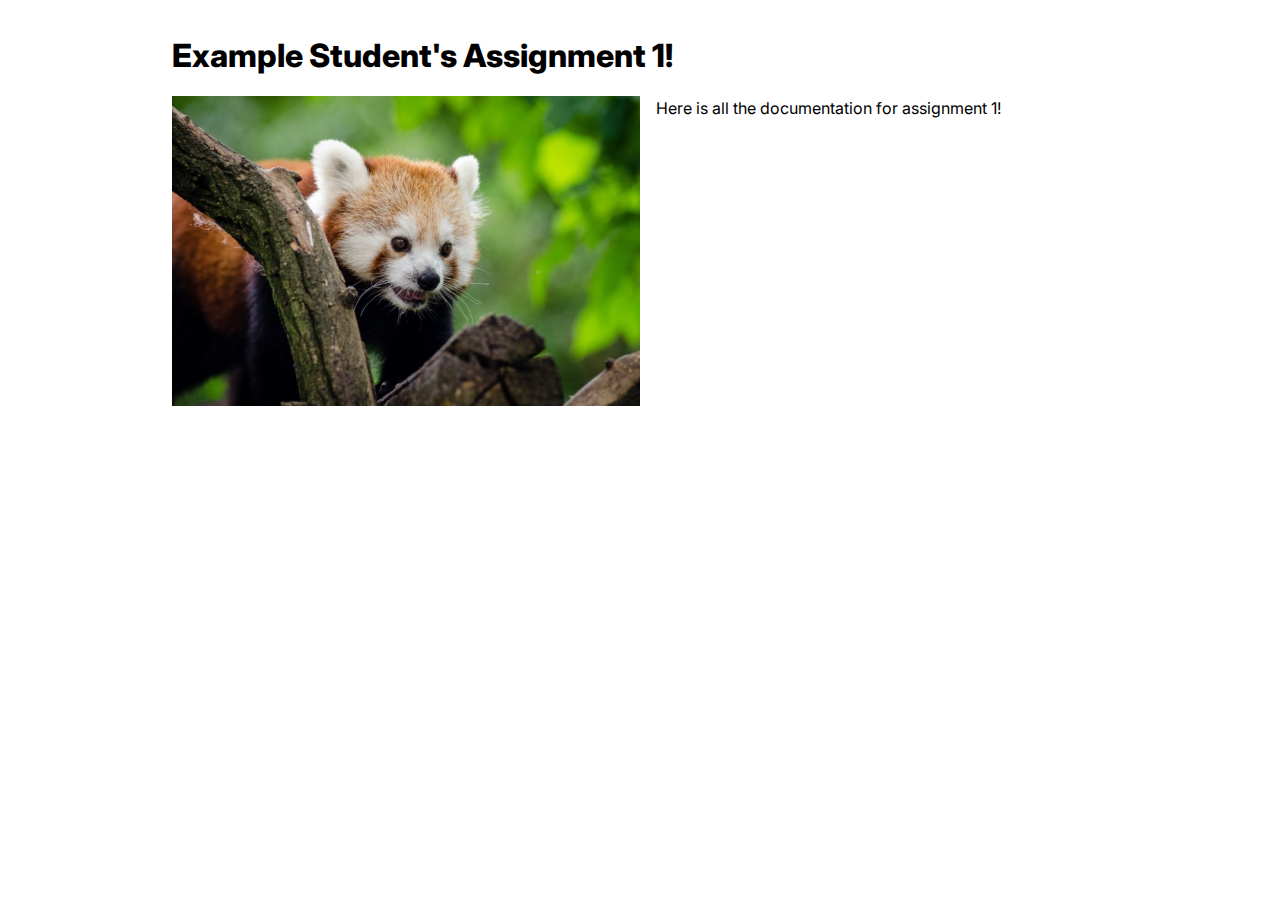
==== a1.html @ bac0090c "template" ====
<!DOCTYPE html>
<html>
  <head>
    <meta charset="utf-8" />
    <meta name="viewport" content="width=device-width, maximum-scale=1.0" />

    <title>Example Student's HCDE 439 Physical Computing Page!</title>

    <link href="style.css" rel="stylesheet" type="text/css" />
  </head>
  <body>
    <h1>Example Student's Assignment 1!</h1>
    <div class="header">
      <img src="red-panda.jpg" />
      <p>Here is all the documentation for assignment 1!</p>
    </div>
  </body>
</html>
---- style.css ----
@import url("https://fonts.googleapis.com/css2?family=Inter:wght@100;200;300;400;500;600;700;800;900&display=swap");

*,
*::before,
*::after {
  box-sizing: border-box;
}

* {
  margin: 0;
}

img,
picture,
video,
canvas,
svg {
  display: block;
  max-width: 100%;
}

body {
  font-family: "Inter", sans-serif;
  line-height: 1.5;
  -webkit-font-smoothing: antialiased;
  max-width: 1000px;
  padding: 2em;
  margin: auto;
}

h1 {
  font-weight: 800;
}

h2 {
  font-weight: 700;
}

.header {
  display: flex;
  gap: 1em;
  margin-top: 1em;
}

.header img {
  width: 50%;
  object-fit: cover;
}

.grid {
  display: grid;
  grid-template-columns: repeat(auto-fit, minmax(250px, 1fr));
  gap: 1em;
  margin-top: 2em;
}

.assignment a {
  color: #000;
  text-decoration: none;
}

.assignment a:hover {
  color: #f06;
}

.assignment img {
  aspect-ratio: 1;
  object-fit: cover;
}

.assignment p {
  margin-top: 0.5em;
}
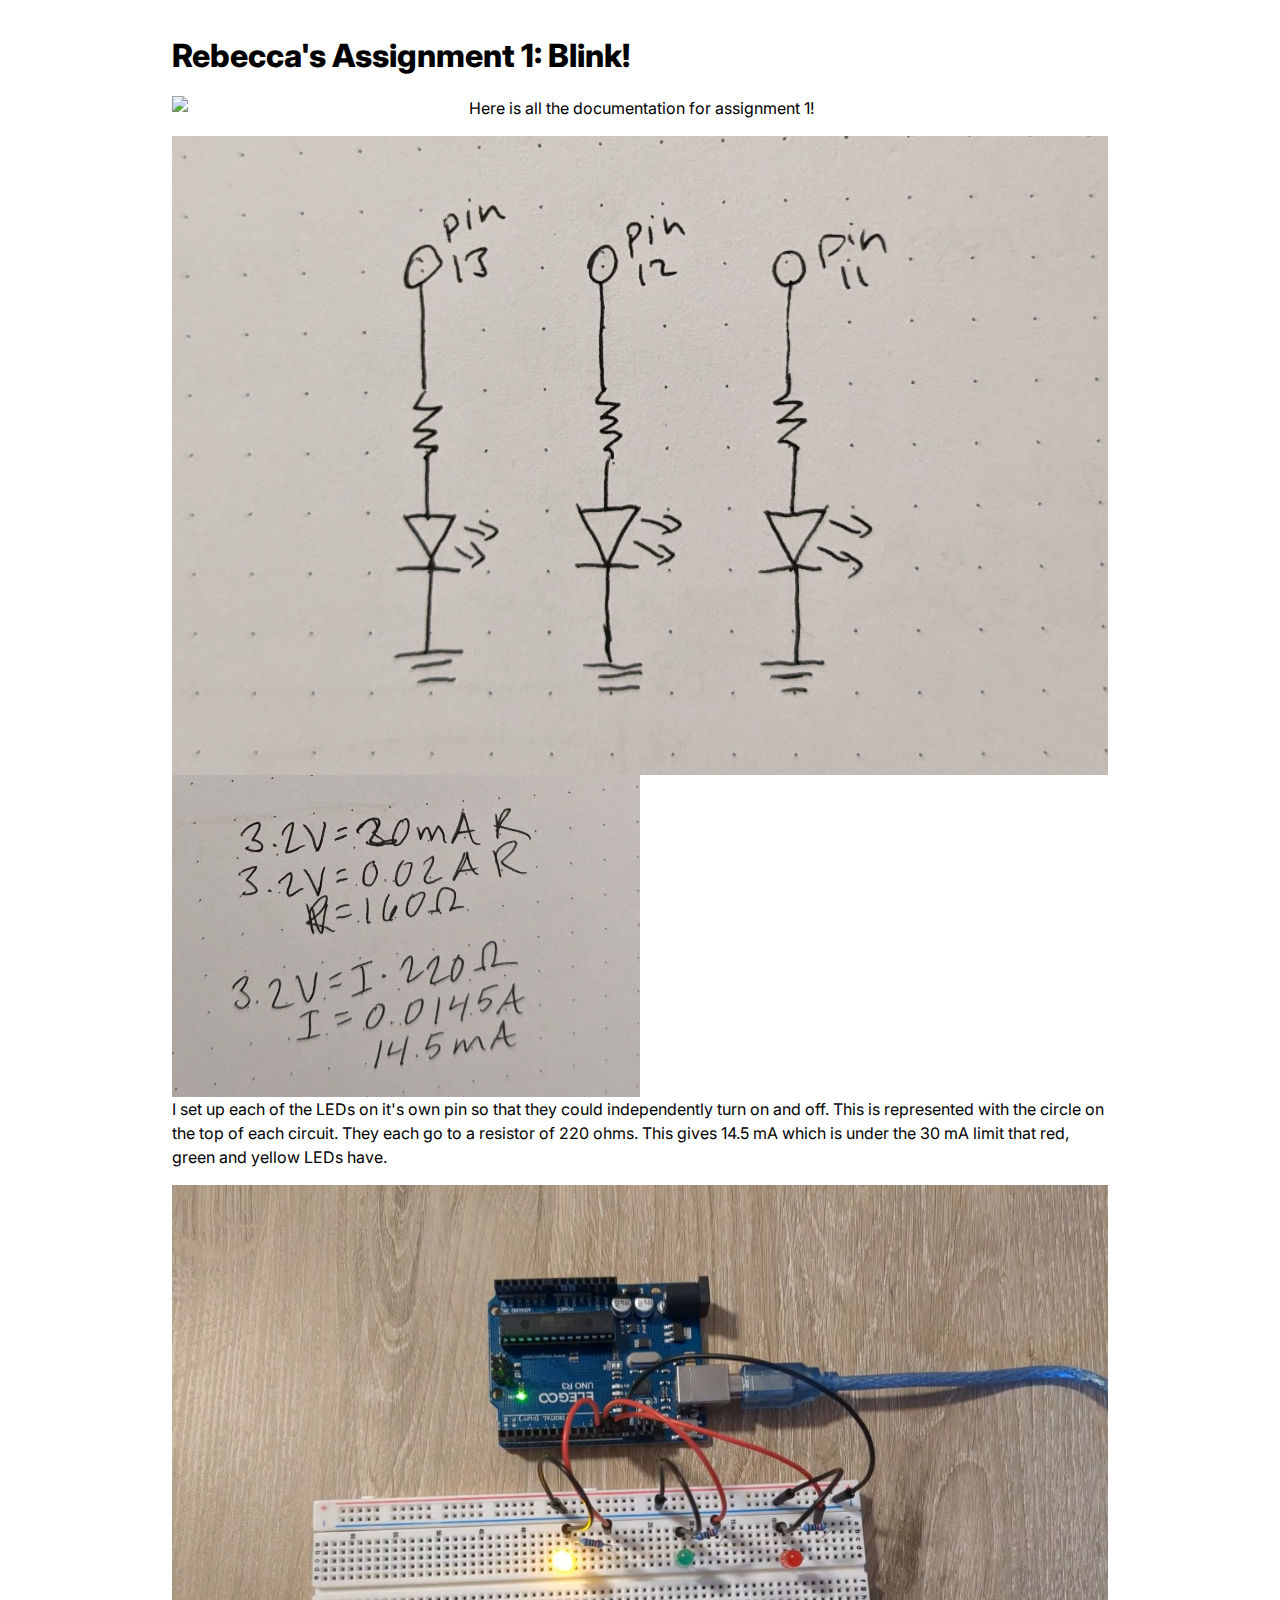
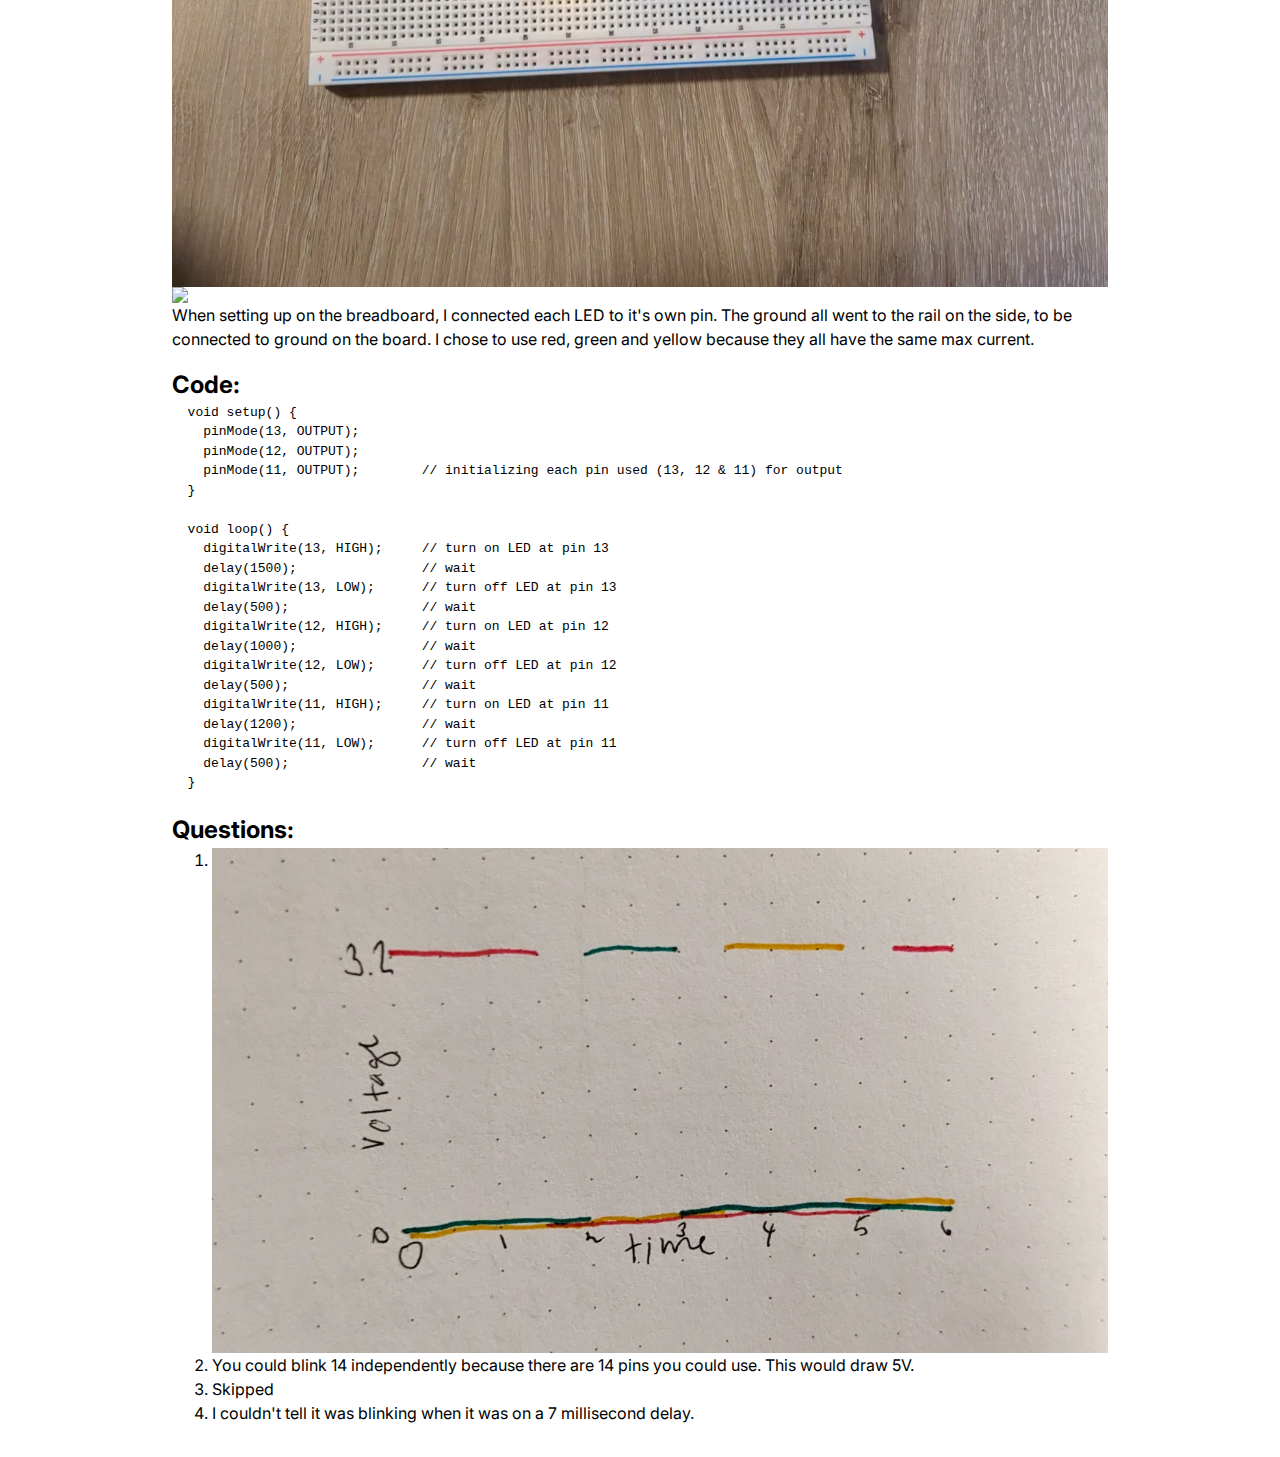
==== commit a16d8bfc: "finished a1" ====
--- a/a1.html
+++ b/a1.html
@@ -4,15 +4,54 @@
     <meta charset="utf-8" />
     <meta name="viewport" content="width=device-width, maximum-scale=1.0" />
 
-    <title>Example Student's HCDE 439 Physical Computing Page!</title>
+    <title>Rebecca's HCDE 439 Physical Computing Page!</title>
 
     <link href="style.css" rel="stylesheet" type="text/css" />
   </head>
   <body>
-    <h1>Example Student's Assignment 1!</h1>
+    <h1>Rebecca's Assignment 1: Blink!</h1>
     <div class="header">
-      <img src="red-panda.jpg" />
+      <img src="a1-circuit.gif" />
       <p>Here is all the documentation for assignment 1!</p>
+    </div>
+
+    <div>
+      <img src="a1-schematic.jpg"/>
+      <img src="a1-calc.jpg" width="50%"/>
+      <p>I set up each of the LEDs on it's own pin so that they could independently turn on and off. This is represented with the circle on the top of each circuit. They each go to a resistor of 220 ohms. This gives 14.5 mA which is under the 30 mA limit that red, green and yellow LEDs have.</p>
+      <img src="a1-circuit.jpg">
+      <img src="a1-circuit.gif"/>
+      <p>When setting up on the breadboard, I connected each LED to it's own pin. The ground all went to the rail on the side, to be connected to ground on the board. I chose to use red, green and yellow because they all have the same max current.</p>
+      <h2>Code:</h2>
+      <pre>
+  void setup() {
+    pinMode(13, OUTPUT);
+    pinMode(12, OUTPUT);
+    pinMode(11, OUTPUT);        // initializing each pin used (13, 12 & 11) for output
+  }
+
+  void loop() {
+    digitalWrite(13, HIGH);     // turn on LED at pin 13
+    delay(1500);                // wait
+    digitalWrite(13, LOW);      // turn off LED at pin 13
+    delay(500);                 // wait
+    digitalWrite(12, HIGH);     // turn on LED at pin 12
+    delay(1000);                // wait
+    digitalWrite(12, LOW);      // turn off LED at pin 12
+    delay(500);                 // wait
+    digitalWrite(11, HIGH);     // turn on LED at pin 11
+    delay(1200);                // wait
+    digitalWrite(11, LOW);      // turn off LED at pin 11
+    delay(500);                 // wait
+  }
+      </pre>
+      <h2>Questions:</h2>
+      <ol>
+        <li><img src="a1-q1.jpg" /></li>
+        <li>You could blink 14 independently because there are 14 pins you could use. This would draw 5V.</li>
+        <li>Skipped</li>
+        <li>I couldn't tell it was blinking when it was on a 7 millisecond delay.</li>
+      </ol>
     </div>
   </body>
 </html>
--- a/style.css
+++ b/style.css
@@ -36,6 +36,10 @@
   font-weight: 700;
 }
 
+p {
+  padding-bottom: 1em;
+}
+
 .header {
   display: flex;
   gap: 1em;
@@ -43,7 +47,7 @@
 }
 
 .header img {
-  width: 50%;
+  width: 30%;
   object-fit: cover;
 }
 
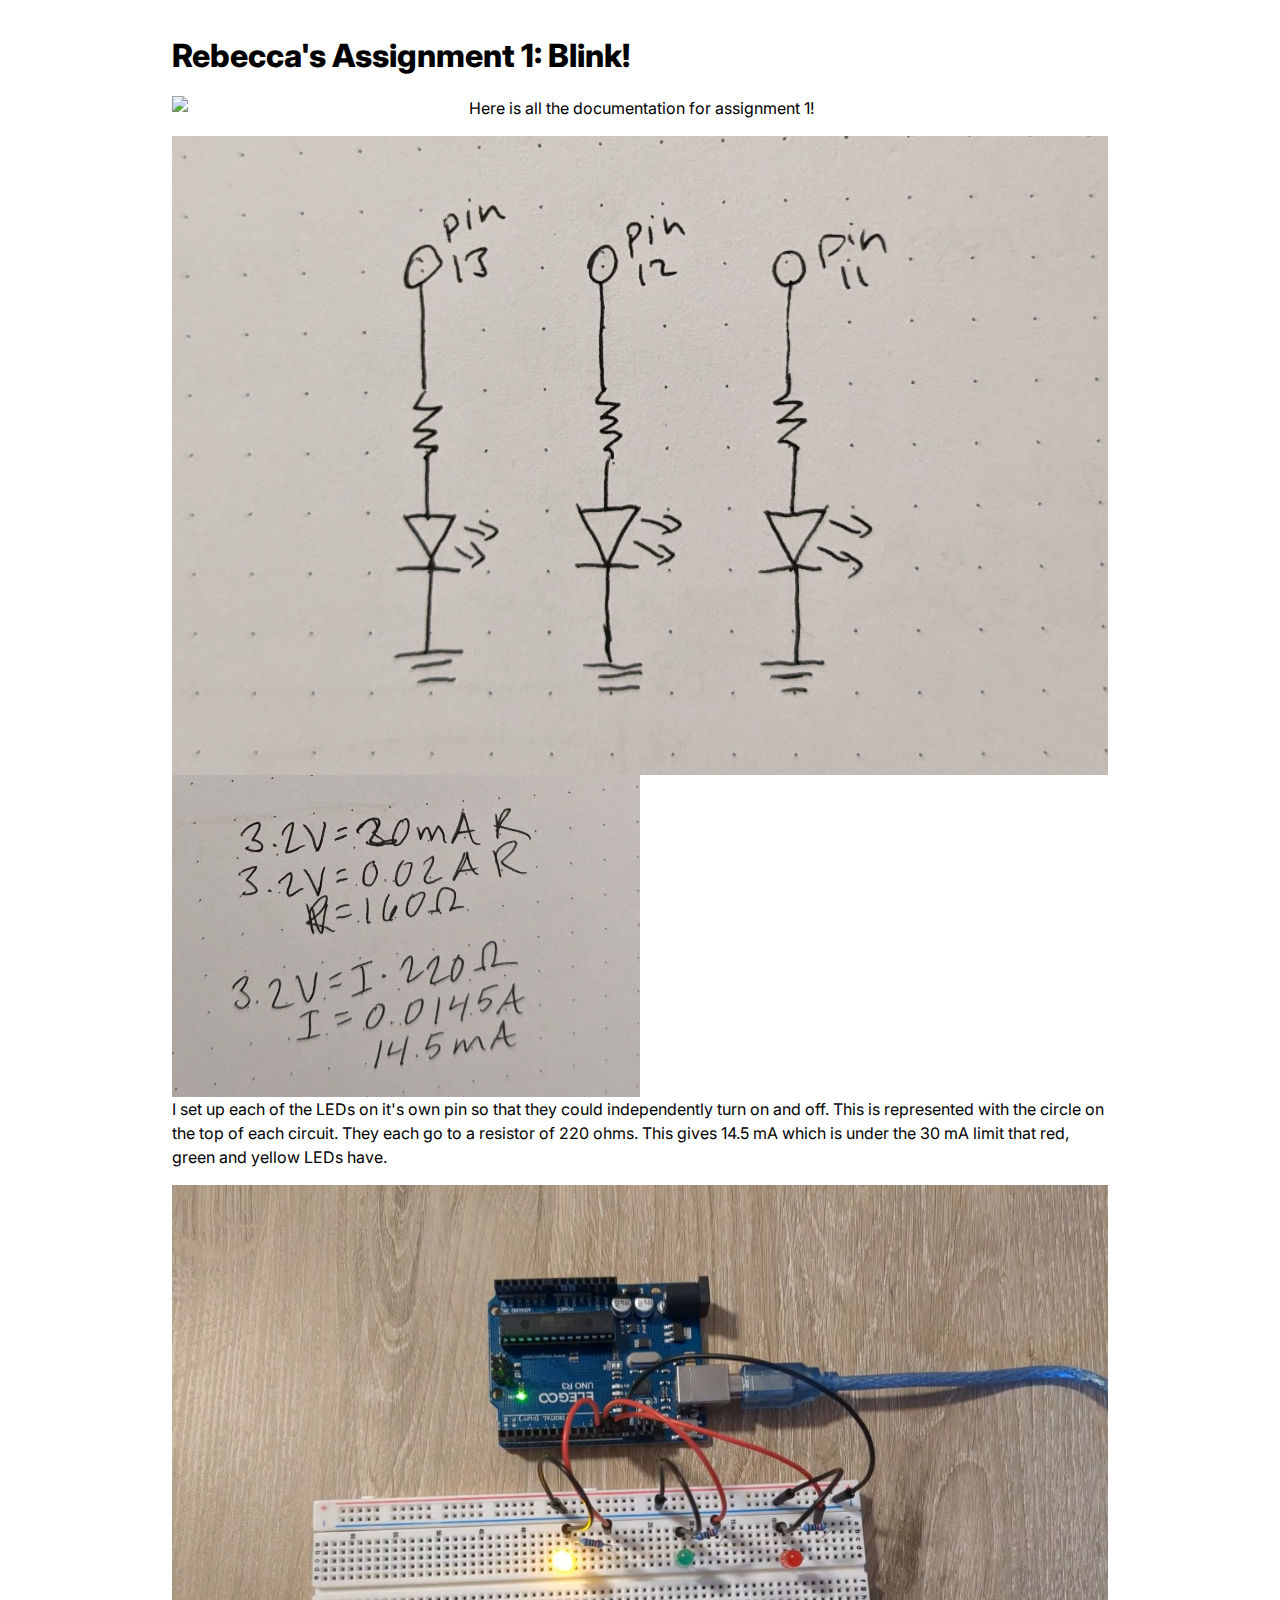
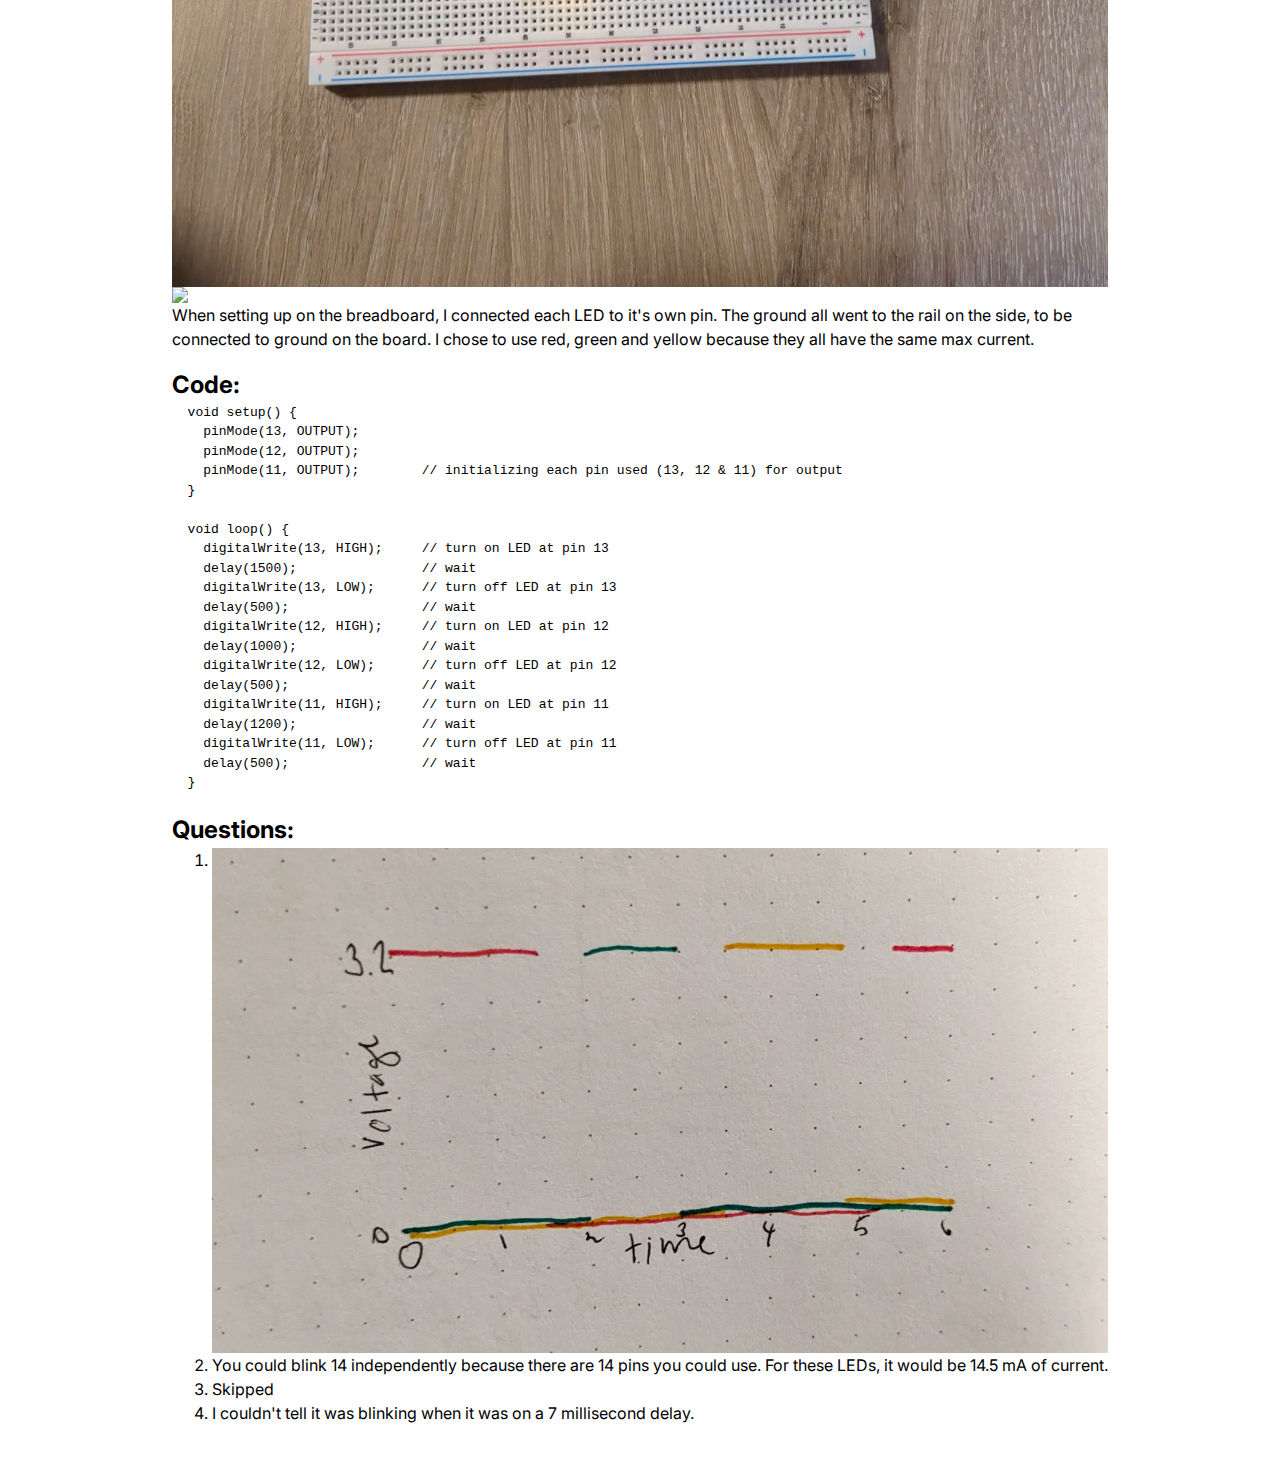
==== commit 3a165816: "updated a1 answers" ====
--- a/a1.html
+++ b/a1.html
@@ -48,7 +48,7 @@
       <h2>Questions:</h2>
       <ol>
         <li><img src="a1-q1.jpg" /></li>
-        <li>You could blink 14 independently because there are 14 pins you could use. This would draw 5V.</li>
+        <li>You could blink 14 independently because there are 14 pins you could use. For these LEDs, it would be 14.5 mA of current.</li>
         <li>Skipped</li>
         <li>I couldn't tell it was blinking when it was on a 7 millisecond delay.</li>
       </ol>
